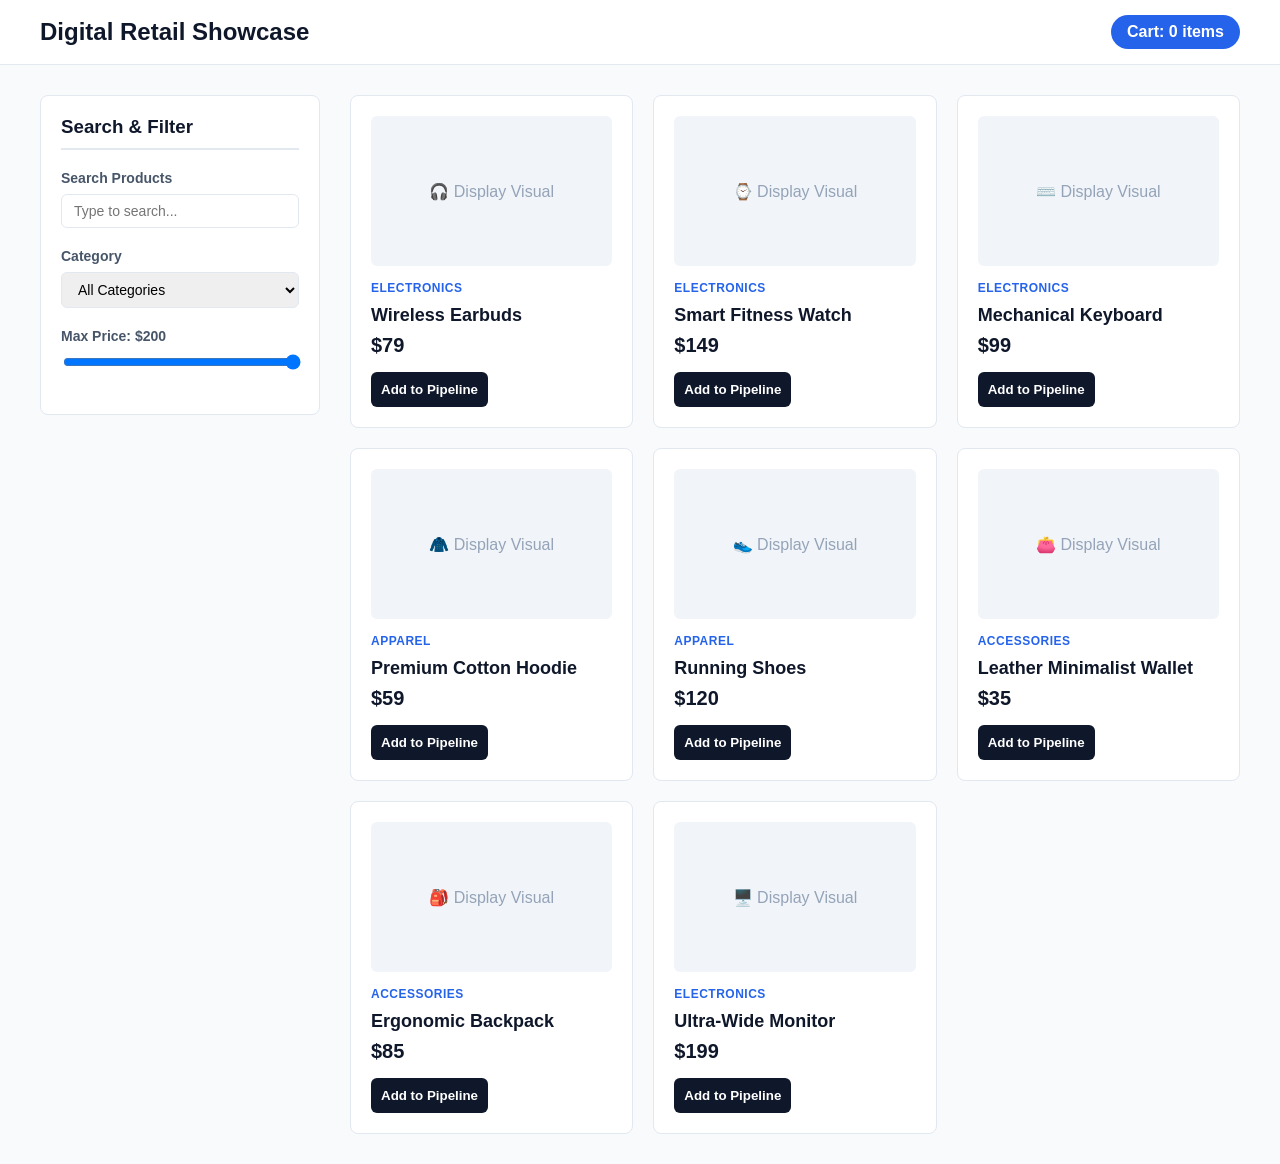
==== index.html @ b14f0e3c "First Commit" ====
<!DOCTYPE html>
<html lang="en">
<head>
    <meta charset="UTF-8">
    <meta name="viewport" content="width=device-width, initial-scale=1.0">
    <title>Enterprise E-Commerce Catalog</title>
    <link rel="stylesheet" href="style.css">
</head>
<body>
    <header>
        <div class="header-container">
            <h1>Digital Retail Showcase</h1>
            <div class="cart-status">
                Cart: <span id="cart-count">0</span> items
            </div>
        </div>
    </header>

    <div class="container">
        <!-- Sidebar Filters -->
        <aside class="filters-sidebar">
            <h3>Search & Filter</h3>
            
            <div class="filter-group">
                <label for="search-input">Search Products</label>
                <input type="text" id="search-input" placeholder="Type to search...">
            </div>

            <div class="filter-group">
                <label for="category-select">Category</label>
                <select id="category-select">
                    <option value="all">All Categories</option>
                    <option value="electronics">Electronics</option>
                    <option value="apparel">Apparel</option>
                    <option value="accessories">Accessories</option>
                </select>
            </div>

            <div class="filter-group">
                <label for="price-range">Max Price: $<span id="price-value">200</span></label>
                <input type="range" id="price-range" min="0" max="200" value="200">
            </div>
        </aside>

        <!-- Main Product Grid -->
        <main class="products-grid" id="products-grid">
            <!-- Dynamic products will render here -->
        </main>
    </div>

    <script src="script.js"></script>
</body>
</html>
---- style.css ----
:root {
    --bg-color: #f8fafc;
    --card-bg: #ffffff;
    --text-primary: #0f172a;
    --text-secondary: #475569;
    --accent: #2563eb;
    --border: #e2e8f0;
}

body {
    font-family: -apple-system, BlinkMacSystemFont, 'Segoe UI', Roboto, Helvetica, Arial, sans-serif;
    background-color: var(--bg-color);
    color: var(--text-primary);
    margin: 0;
    padding: 0;
}

header {
    background-color: var(--card-bg);
    border-bottom: 1px solid var(--border);
    padding: 15px 30px;
    position: sticky;
    top: 0;
    z-index: 100;
}

.header-container {
    max-width: 1200px;
    margin: 0 auto;
    display: flex;
    justify-content: space-between;
    align-items: center;
}

h1 {
    font-size: 24px;
    margin: 0;
}

.cart-status {
    background-color: var(--accent);
    color: white;
    padding: 8px 16px;
    border-radius: 20px;
    font-weight: 600;
}

.container {
    max-width: 1200px;
    margin: 30px auto;
    display: grid;
    grid-template-columns: 280px 1fr;
    gap: 30px;
    padding: 0 20px;
}

.filters-sidebar {
    background-color: var(--card-bg);
    border: 1px solid var(--border);
    border-radius: 8px;
    padding: 20px;
    height: fit-content;
}

.filters-sidebar h3 {
    margin-top: 0;
    margin-bottom: 20px;
    border-bottom: 2px solid var(--border);
    padding-bottom: 10px;
}

.filter-group {
    margin-bottom: 20px;
}

.filter-group label {
    display: block;
    font-size: 14px;
    font-weight: 600;
    margin-bottom: 8px;
    color: var(--text-secondary);
}

.filter-group input[type="text"],
.filter-group select {
    width: 100%;
    padding: 8px 12px;
    border: 1px solid var(--border);
    border-radius: 6px;
    box-sizing: border-box;
    font-size: 14px;
}

.filter-group input[type="range"] {
    width: 100%;
}

.products-grid {
    display: grid;
    grid-template-columns: repeat(auto-fill, minmax(240px, 1fr));
    gap: 20px;
}

.product-card {
    background-color: var(--card-bg);
    border: 1px solid var(--border);
    border-radius: 8px;
    padding: 20px;
    display: flex;
    flex-direction: column;
    justify-content: space-between;
    transition: transform 0.2s, box-shadow 0.2s;
}

.product-card:hover {
    transform: translateY(-4px);
    box-shadow: 0 10px 15px -3px rgba(0, 0, 0, 0.05);
}

.product-image-placeholder {
    background-color: #f1f5f9;
    height: 150px;
    border-radius: 6px;
    display: flex;
    align-items: center;
    justify-content: center;
    color: #94a3b8;
    font-weight: 500;
    margin-bottom: 15px;
}

.product-card h4 {
    margin: 0 0 8px 0;
    font-size: 18px;
}

.product-category {
    font-size: 12px;
    text-transform: uppercase;
    color: var(--accent);
    font-weight: 700;
    letter-spacing: 0.5px;
    margin-bottom: 10px;
}

.product-price {
    font-size: 20px;
    font-weight: 700;
    color: var(--text-primary);
    margin-bottom: 15px;
}

.add-to-cart-btn {
    background-color: #0f172a;
    color: white;
    border: none;
    padding: 10px;
    border-radius: 6px;
    cursor: pointer;
    font-weight: 600;
    transition: background 0.2s;
}

.add-to-cart-btn:hover {
    background-color: var(--accent);
}

.no-results {
    grid-column: 1 / -1;
    text-align: center;
    padding: 40px;
    color: var(--text-secondary);
    font-size: 18px;
}

@media (max-width: 768px) {
    .container {
        grid-template-columns: 1fr;
    }
}
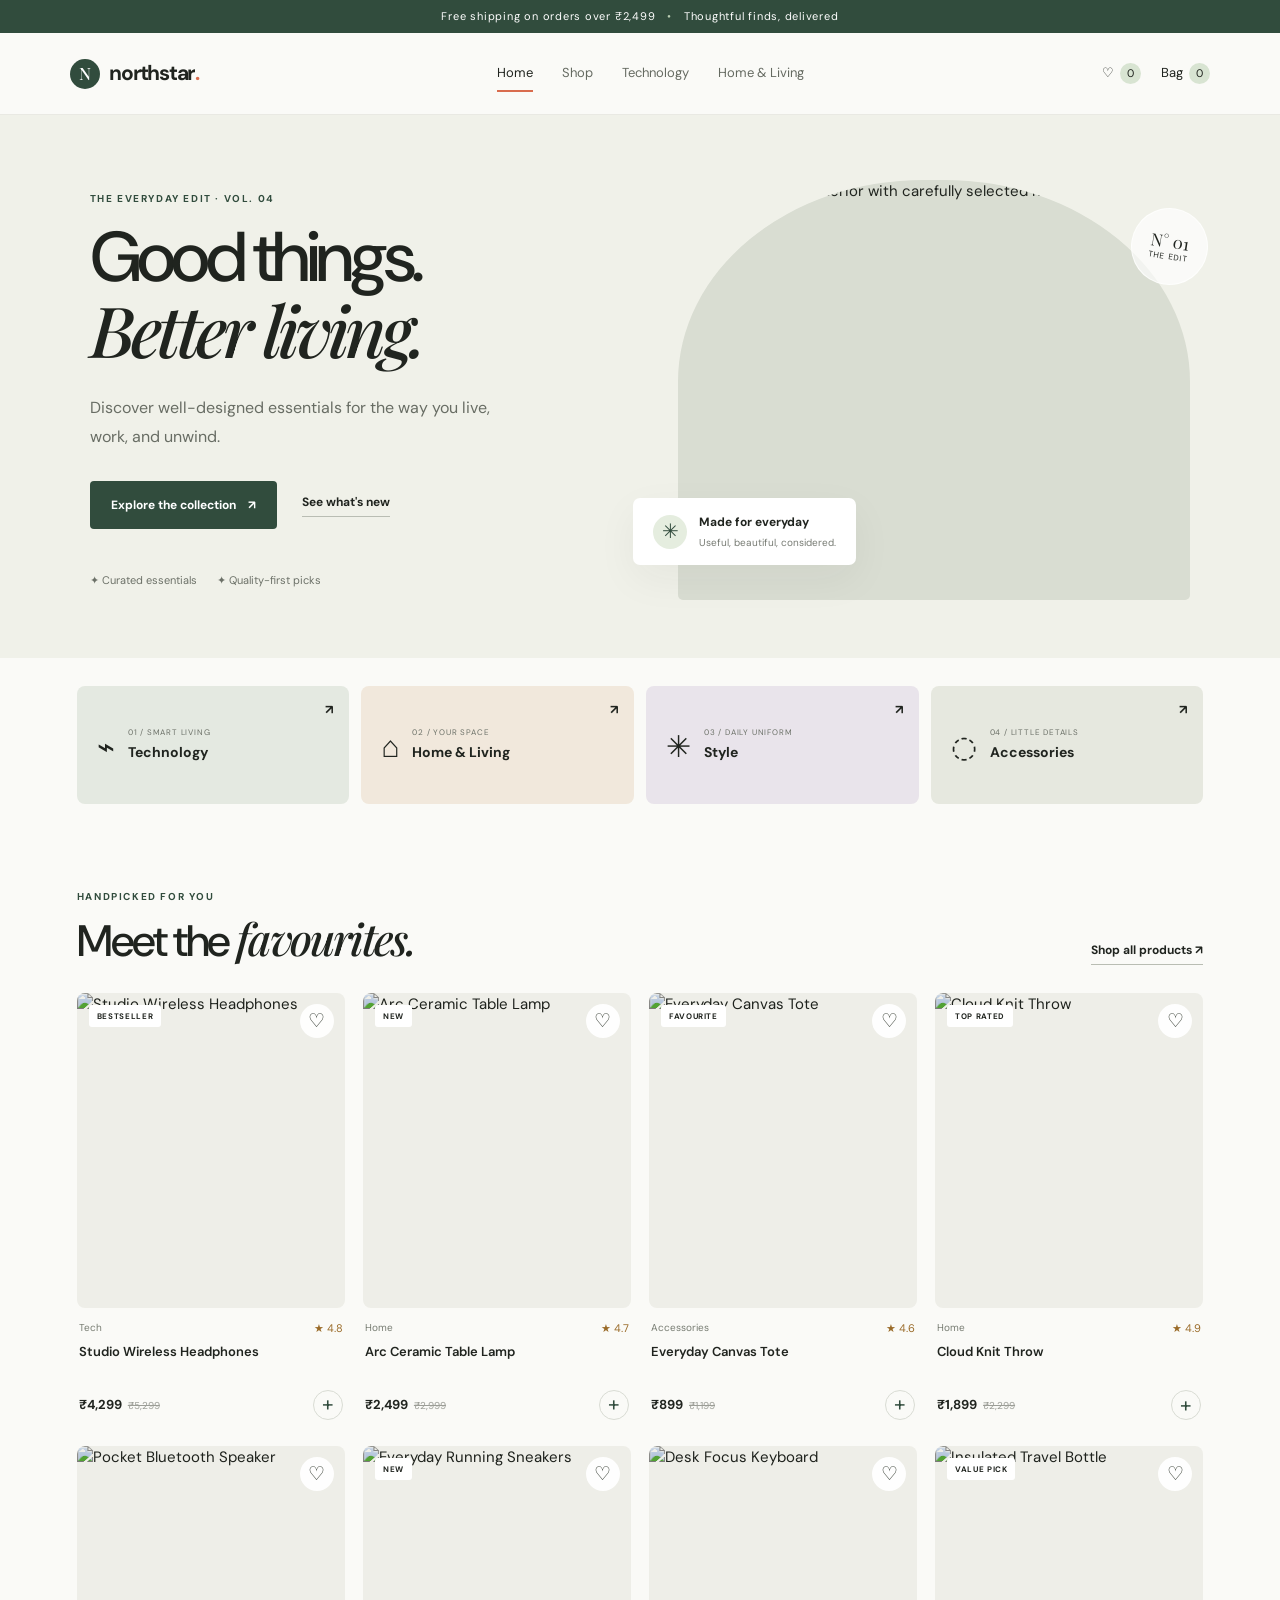
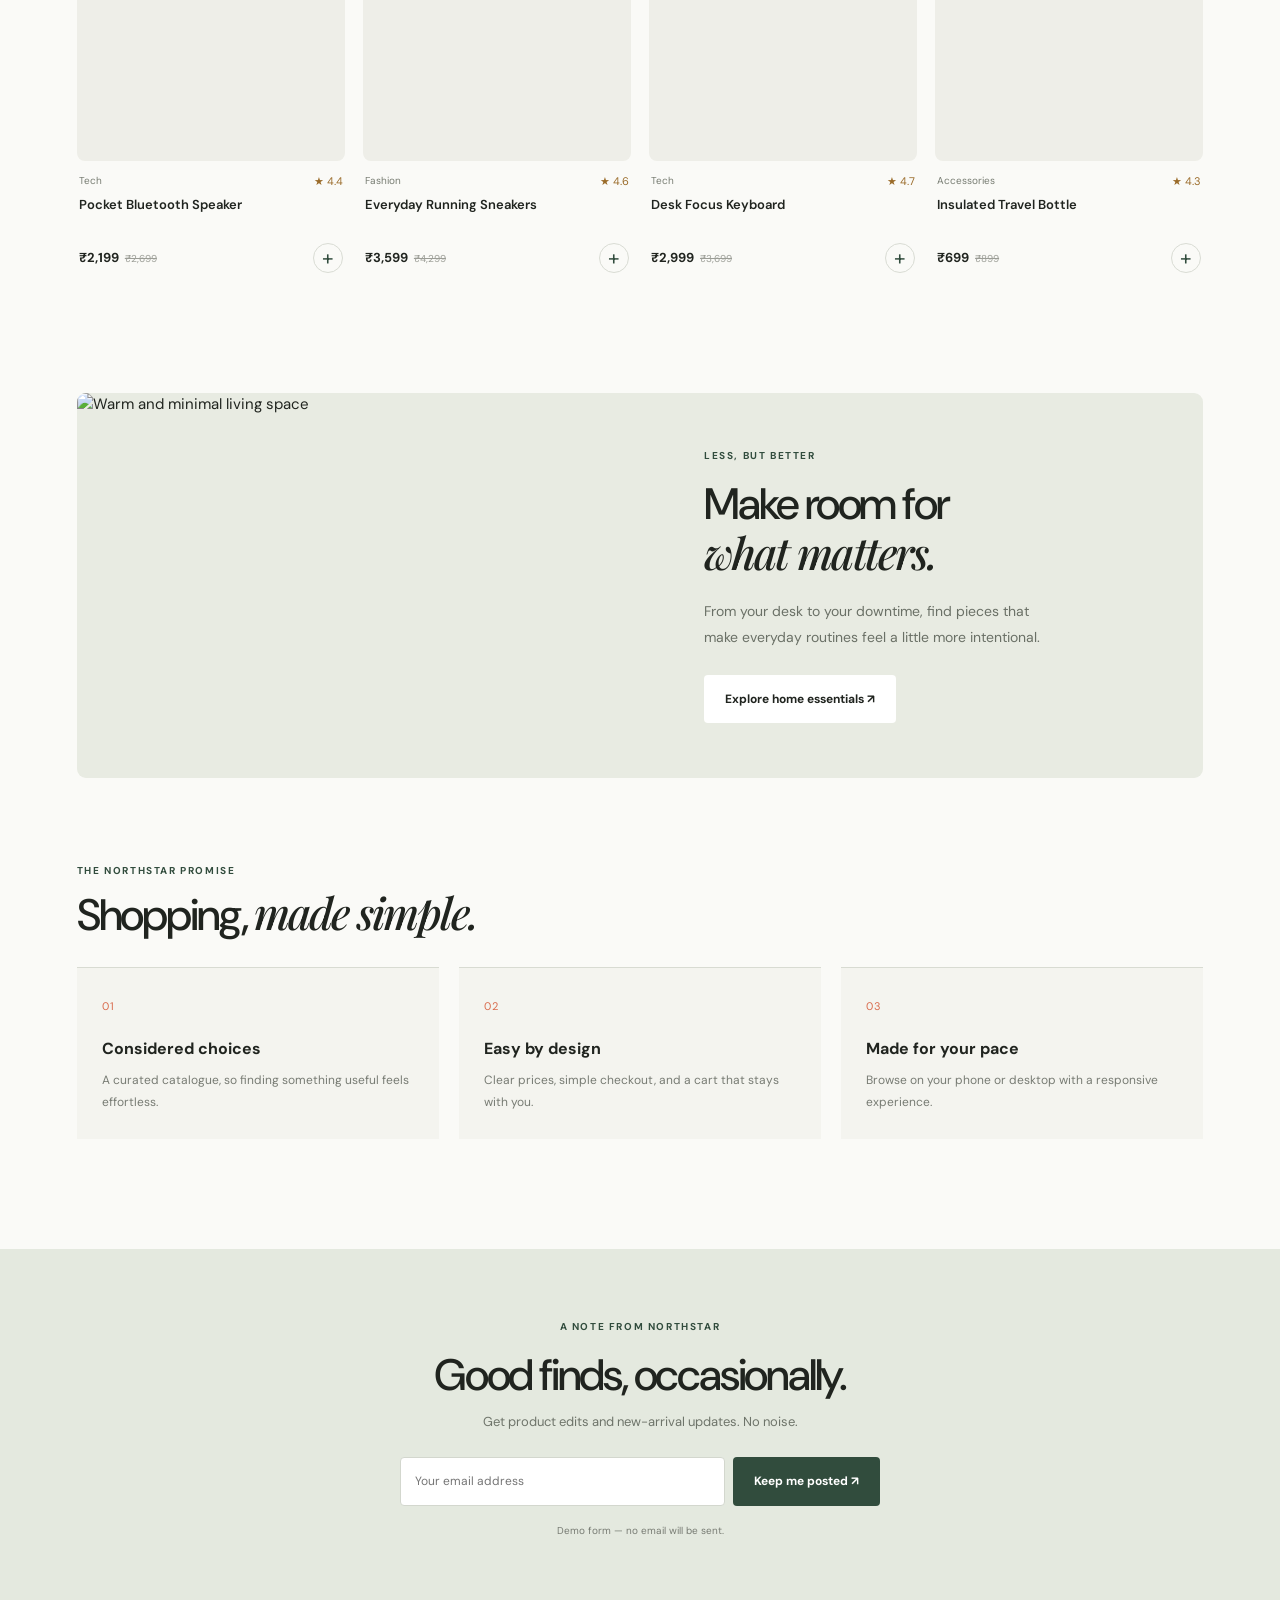
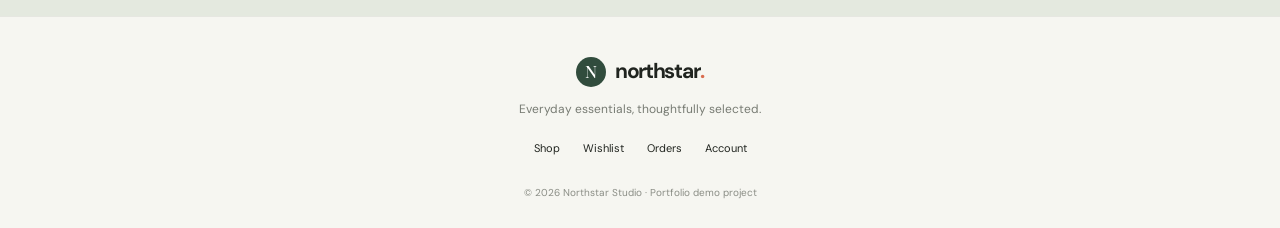
==== commit 9e7cd01e: "Updated Shopping Cart" ====
--- a/index.html
+++ b/index.html
@@ -1,53 +1,30 @@
-<!DOCTYPE html>
+<!doctype html>
 <html lang="en">
 <head>
-    <meta charset="UTF-8">
-    <meta name="viewport" content="width=device-width, initial-scale=1.0">
-    <title>Enterprise E-Commerce Catalog</title>
-    <link rel="stylesheet" href="style.css">
+  <meta charset="utf-8"><meta name="viewport" content="width=device-width, initial-scale=1">
+  <meta name="description" content="Northstar — thoughtfully selected everyday essentials.">
+  <title>Northstar | Home</title><link rel="stylesheet" href="css/style.css">
+  <script defer src="js/products.js"></script><script defer src="js/app.js"></script>
 </head>
 <body>
-    <header>
-        <div class="header-container">
-            <h1>Digital Retail Showcase</h1>
-            <div class="cart-status">
-                Cart: <span id="cart-count">0</span> items
-            </div>
-        </div>
-    </header>
-
-    <div class="container">
-        <!-- Sidebar Filters -->
-        <aside class="filters-sidebar">
-            <h3>Search & Filter</h3>
-            
-            <div class="filter-group">
-                <label for="search-input">Search Products</label>
-                <input type="text" id="search-input" placeholder="Type to search...">
-            </div>
-
-            <div class="filter-group">
-                <label for="category-select">Category</label>
-                <select id="category-select">
-                    <option value="all">All Categories</option>
-                    <option value="electronics">Electronics</option>
-                    <option value="apparel">Apparel</option>
-                    <option value="accessories">Accessories</option>
-                </select>
-            </div>
-
-            <div class="filter-group">
-                <label for="price-range">Max Price: $<span id="price-value">200</span></label>
-                <input type="range" id="price-range" min="0" max="200" value="200">
-            </div>
-        </aside>
-
-        <!-- Main Product Grid -->
-        <main class="products-grid" id="products-grid">
-            <!-- Dynamic products will render here -->
-        </main>
-    </div>
-
-    <script src="script.js"></script>
-</body>
-</html>
+  <div class="announcement">Free shipping on orders over ₹2,499 <span> • </span> Thoughtful finds, delivered</div>
+  <header class="site-header">
+    <a class="brand" href="index.html"><span class="brand-mark">N</span> northstar<span class="brand-dot">.</span></a>
+    <button class="menu-toggle" aria-label="Open navigation" aria-expanded="false">☰</button>
+    <nav class="main-nav"><a class="active" href="index.html">Home</a><a href="shop.html">Shop</a><a href="shop.html?category=Tech">Technology</a><a href="shop.html?category=Home">Home & Living</a></nav>
+    <div class="header-actions"><a class="icon-link" href="wishlist.html" aria-label="Wishlist">♡ <span class="count" id="wishlist-count">0</span></a><a class="icon-link" href="cart.html" aria-label="Shopping cart">Bag <span class="count" id="cart-count">0</span></a></div>
+  </header>
+  <main>
+    <section class="hero">
+      <div class="hero-copy"><p class="eyebrow">THE EVERYDAY EDIT · VOL. 04</p><h1>Good things.<br><em>Better living.</em></h1><p>Discover well-designed essentials for the way you live, work, and unwind.</p><div class="hero-buttons"><a class="button button-dark" href="shop.html">Explore the collection <span>↗</span></a><a class="text-link" href="#featured">See what's new</a></div><div class="hero-proof"><span>✦ Curated essentials</span><span>✦ Quality-first picks</span></div></div>
+      <div class="hero-art"><div class="hero-image"><img src="https://images.unsplash.com/photo-1490312278390-ab64016e0aa9?auto=format&fit=crop&w=1200&q=85" alt="Minimal modern interior with carefully selected home objects"></div><div class="floating-note"><span class="note-icon">✳</span><div><strong>Made for everyday</strong><small>Useful, beautiful, considered.</small></div></div><div class="hero-stamp">N° 01<br><small>THE EDIT</small></div></div>
+    </section>
+    <section class="category-strip section-wrap"><a class="category-tile category-tech" href="shop.html?category=Tech"><span class="category-symbol">⌁</span><span><small>01 / SMART LIVING</small><strong>Technology</strong></span><b>↗</b></a><a class="category-tile category-home" href="shop.html?category=Home"><span class="category-symbol">⌂</span><span><small>02 / YOUR SPACE</small><strong>Home & Living</strong></span><b>↗</b></a><a class="category-tile category-style" href="shop.html?category=Fashion"><span class="category-symbol">✳</span><span><small>03 / DAILY UNIFORM</small><strong>Style</strong></span><b>↗</b></a><a class="category-tile category-accessories" href="shop.html?category=Accessories"><span class="category-symbol">◌</span><span><small>04 / LITTLE DETAILS</small><strong>Accessories</strong></span><b>↗</b></a></section>
+    <section class="section-wrap section-block" id="featured"><div class="section-heading"><div><p class="eyebrow">HANDPICKED FOR YOU</p><h2>Meet the <em>favourites.</em></h2></div><a class="text-link" href="shop.html">Shop all products ↗</a></div><div class="product-grid" id="featured-products"></div></section>
+    <section class="editorial section-wrap"><div class="editorial-image"><img src="https://images.unsplash.com/photo-1494438639946-1ebd1d20bf85?auto=format&fit=crop&w=1000&q=85" alt="Warm and minimal living space"></div><div class="editorial-copy"><p class="eyebrow">LESS, BUT BETTER</p><h2>Make room for<br><em>what matters.</em></h2><p>From your desk to your downtime, find pieces that make everyday routines feel a little more intentional.</p><a class="button button-light" href="shop.html?category=Home">Explore home essentials ↗</a></div></section>
+    <section class="section-wrap section-block"><div class="section-heading"><div><p class="eyebrow">THE NORTHSTAR PROMISE</p><h2>Shopping, <em>made simple.</em></h2></div></div><div class="promise-grid"><article><span>01</span><h3>Considered choices</h3><p>A curated catalogue, so finding something useful feels effortless.</p></article><article><span>02</span><h3>Easy by design</h3><p>Clear prices, simple checkout, and a cart that stays with you.</p></article><article><span>03</span><h3>Made for your pace</h3><p>Browse on your phone or desktop with a responsive experience.</p></article></div></section>
+    <section class="newsletter"><p class="eyebrow">A NOTE FROM NORTHSTAR</p><h2>Good finds, occasionally.</h2><p>Get product edits and new-arrival updates. No noise.</p><form id="newsletter-form" class="newsletter-form"><input type="email" id="newsletter-email" placeholder="Your email address" required><button class="button button-dark" type="submit">Keep me posted ↗</button></form><small class="muted">Demo form — no email will be sent.</small></section>
+  </main>
+  <footer class="site-footer"><a class="brand" href="index.html"><span class="brand-mark">N</span> northstar<span class="brand-dot">.</span></a><p>Everyday essentials, thoughtfully selected.</p><div class="footer-links"><a href="shop.html">Shop</a><a href="wishlist.html">Wishlist</a><a href="orders.html">Orders</a><a href="login.html">Account</a></div><small>© 2026 Northstar Studio · Portfolio demo project</small></footer>
+  <div class="toast" id="toast" role="status" aria-live="polite"></div>
+</body></html>
--- a/css/style.css
+++ b/css/style.css
@@ -0,0 +1,7 @@
+@import url('https://fonts.googleapis.com/css2?family=DM+Sans:wght@400;500;600;700&family=Playfair+Display:ital,wght@0,500;0,600;1,500;1,600&display=swap');
+:root{--ink:#20241f;--muted:#777b73;--line:#e6e7e1;--paper:#fafaf7;--white:#fff;--green:#d8e4d2;--deep:#314c3d;--accent:#d96c4e;--radius:18px;--shadow:0 14px 42px #20241f0d}
+*{box-sizing:border-box}html{scroll-behavior:smooth}body{margin:0;background:var(--paper);color:var(--ink);font-family:"DM Sans",sans-serif;font-size:15px;line-height:1.55}img{max-width:100%;display:block}a{color:inherit;text-decoration:none}button,input,select{font:inherit}button{cursor:pointer}button:focus-visible,a:focus-visible,input:focus-visible,select:focus-visible{outline:3px solid #7b9b74;outline-offset:3px}.hidden{display:none!important}.muted{color:var(--muted)}.tiny{font-size:12px}.announcement{text-align:center;background:var(--deep);color:#fff;padding:8px 16px;font-size:11px;letter-spacing:.07em}.announcement span{color:#b9cdb2;padding:0 8px}.site-header{height:82px;display:flex;align-items:center;justify-content:space-between;gap:28px;padding:0 max(5.5vw,24px);background:#fafaf7ed;border-bottom:1px solid #e9e9e3;position:sticky;top:0;z-index:20;backdrop-filter:blur(16px)}.brand{display:inline-flex;align-items:center;gap:9px;font-weight:700;font-size:21px;letter-spacing:-.06em;white-space:nowrap}.brand-mark{width:30px;height:30px;display:grid;place-items:center;background:var(--deep);color:#fff;border-radius:50%;font-family:"Playfair Display",serif;font-size:17px;font-weight:500;letter-spacing:0}.brand-dot{color:var(--accent);margin-left:-8px}.main-nav{display:flex;align-items:center;gap:29px;color:#656a61;font-size:13px}.main-nav a{padding:10px 0;position:relative}.main-nav a:hover,.main-nav a.active{color:var(--ink)}.main-nav a.active:after{content:"";position:absolute;bottom:2px;left:0;right:0;height:2px;background:var(--accent)}.header-actions{display:flex;align-items:center;gap:20px}.icon-link{font-size:13px;white-space:nowrap}.count{display:inline-grid;place-items:center;background:var(--green);min-width:21px;height:21px;border-radius:50%;font-size:11px;margin-left:3px}.menu-toggle{display:none;border:0;background:transparent;font-size:25px}.hero{display:grid;grid-template-columns:1fr 1fr;min-height:540px;background:#f0f1e9;padding:65px max(7vw,28px) 58px;gap:6vw;align-items:center;overflow:hidden}.hero-copy{max-width:530px}.eyebrow{font-size:10px;font-weight:700;letter-spacing:.16em;color:var(--deep);margin:0 0 16px}.hero h1,.page-intro h1,.detail-copy h1,.account-art h1{font-size:clamp(44px,5.5vw,76px);line-height:1.02;letter-spacing:-.065em;font-weight:500;margin:0 0 23px}.hero h1 em,.section-heading h2 em,.editorial h2 em,.page-intro h1 em,.detail-copy h1 em,.account-art h1 em{font-family:"Playfair Display",serif;font-weight:500}.hero-copy>p:not(.eyebrow){max-width:420px;color:#686d64;font-size:16px;line-height:1.8}.hero-buttons{display:flex;align-items:center;gap:25px;margin-top:29px;flex-wrap:wrap}.button{display:inline-flex;justify-content:center;align-items:center;gap:12px;border:1px solid transparent;padding:14px 20px;border-radius:4px;font-size:12px;font-weight:700;transition:transform .2s,background .2s,color .2s;cursor:pointer}.button:hover{transform:translateY(-2px)}.button-dark{background:var(--deep);color:white}.button-dark:hover{background:#243b2e}.button-light{background:#fff;color:var(--ink)}.button-outline{border-color:#cfd2c9;background:transparent;color:var(--ink)}.button-wide{width:100%}.small-button{padding:8px 12px}.text-link{font-size:12px;font-weight:700;border-bottom:1px solid #b9bdb3;padding-bottom:4px}.hero-proof{display:flex;gap:20px;margin-top:43px;color:#6c7168;font-size:11px;flex-wrap:wrap}.hero-art{position:relative;max-width:560px;width:100%;justify-self:end}.hero-image{height:420px;overflow:hidden;border-radius:48% 48% 5px 5px;background:#d9ddd2}.hero-image img{width:100%;height:100%;object-fit:cover}.floating-note{position:absolute;left:-45px;bottom:35px;display:flex;align-items:center;gap:12px;padding:15px 20px;background:white;box-shadow:var(--shadow);border-radius:7px}.note-icon{width:34px;height:34px;border-radius:50%;display:grid;place-items:center;background:#e5eddf;color:var(--deep);font-size:20px}.floating-note strong,.floating-note small{display:block}.floating-note strong{font-size:12px}.floating-note small{font-size:10px;color:var(--muted);margin-top:3px}.hero-stamp{position:absolute;right:-18px;top:28px;border:1px solid #ffffffb8;border-radius:50%;width:77px;height:77px;display:grid;align-content:center;text-align:center;font-family:"Playfair Display",serif;font-size:17px;line-height:1.1;background:#ffffffa8;transform:rotate(9deg)}.hero-stamp small{font:8px "DM Sans",sans-serif;letter-spacing:.1em}.section-wrap{width:min(1160px,88%);margin-inline:auto}.category-strip{display:grid;grid-template-columns:repeat(4,1fr);gap:12px;margin-top:28px}.category-tile{min-height:118px;padding:20px;display:flex;align-items:center;gap:13px;position:relative;border-radius:8px;transition:transform .2s}.category-tile:hover{transform:translateY(-3px)}.category-tech{background:#e4e9e1}.category-home{background:#f1e8dc}.category-style{background:#e9e4eb}.category-accessories{background:#e6e8df}.category-symbol{font-size:30px;font-family:"Playfair Display",serif}.category-tile small,.category-tile strong{display:block}.category-tile small{font-size:8px;letter-spacing:.1em;color:#6c7168}.category-tile strong{font-size:14px;margin-top:4px}.category-tile>b{position:absolute;right:16px;top:14px;font-size:13px}.section-block{padding-top:85px;padding-bottom:30px}.section-heading{display:flex;justify-content:space-between;align-items:end;gap:20px;margin-bottom:28px}.section-heading .eyebrow{margin-bottom:9px}.section-heading h2,.editorial h2,.newsletter h2{font-size:clamp(30px,4vw,44px);letter-spacing:-.05em;line-height:1.1;font-weight:500;margin:0}.product-grid{display:grid;grid-template-columns:repeat(4,minmax(0,1fr));gap:26px 18px}.product-card{min-width:0}.product-image-wrap{position:relative;overflow:hidden;background:#eeeee8;border-radius:8px;aspect-ratio:4/4.7}.product-image-link{display:block;width:100%;height:100%}.product-image{width:100%;height:100%;object-fit:cover;mix-blend-mode:multiply;transition:transform .45s}.product-card:hover .product-image{transform:scale(1.045)}.product-tag{position:absolute;top:12px;left:12px;background:#fff;padding:5px 8px;font-size:8px;font-weight:700;letter-spacing:.08em;border-radius:3px}.heart-button{position:absolute;right:11px;top:11px;width:34px;height:34px;border:0;border-radius:50%;background:#ffffffed;font-size:19px;color:#343b32;display:grid;place-items:center}.heart-button.is-wished{color:#c85e48}.product-info{padding:12px 2px 0}.product-meta{display:flex;justify-content:space-between;color:#777c72;font-size:10px;margin-bottom:6px}.rating{color:#9a6b29;font-size:11px;white-space:nowrap}.product-name{display:block;font-size:13px;font-weight:600;line-height:1.4;min-height:36px}.product-bottom{display:flex;justify-content:space-between;align-items:center;margin-top:11px}.product-bottom strong{font-size:13px}.product-bottom del{font-size:10px;color:#9b9d96;margin-left:6px}.add-mini{width:30px;height:30px;border:1px solid #d9dcd4;background:transparent;border-radius:50%;font-size:21px;line-height:1;color:var(--deep);transition:.2s}.add-mini:hover{background:var(--deep);color:#fff}.editorial{display:grid;grid-template-columns:1fr 1fr;margin-top:90px;background:#e8ebe2;min-height:380px;border-radius:9px;overflow:hidden}.editorial-image img{width:100%;height:100%;object-fit:cover;min-height:380px}.editorial-copy{padding:55px clamp(25px,5vw,70px);align-self:center}.editorial-copy>p:not(.eyebrow){color:#6a7066;max-width:360px;line-height:1.8;font-size:14px;margin:20px 0 25px}.promise-grid{display:grid;grid-template-columns:repeat(3,1fr);gap:20px}.promise-grid article{padding:26px 25px;border-top:1px solid #d8dbd2;background:#f4f4ef}.promise-grid article>span{font-size:11px;color:var(--accent);letter-spacing:.1em}.promise-grid h3{font-size:16px;margin:20px 0 8px}.promise-grid p{font-size:12px;color:var(--muted);line-height:1.8;margin:0}.newsletter{text-align:center;padding:70px 20px 75px;background:#e4e9df;margin-top:80px}.newsletter h2{margin-bottom:12px}.newsletter>p:not(.eyebrow){color:#6e746a;font-size:13px}.newsletter-form{display:flex;max-width:480px;margin:25px auto 12px;gap:8px}.newsletter-form input{flex:1;min-width:0;padding:14px;border:1px solid #d3d7ce;background:#fff;border-radius:4px;font-size:12px}.newsletter .muted{font-size:10px}.site-footer{padding:38px max(6vw,24px) 25px;text-align:center;border-top:1px solid var(--line);background:#f6f6f1}.site-footer .brand{justify-content:center}.site-footer>p{color:var(--muted);font-size:12px}.footer-links{display:flex;justify-content:center;gap:23px;margin:22px 0;font-size:11px}.site-footer>small{color:#8a8d85;font-size:10px}.toast{position:fixed;bottom:22px;left:50%;transform:translate(-50%,15px);opacity:0;pointer-events:none;z-index:100;background:#253d30;color:white;padding:12px 18px;border-radius:5px;font-size:12px;box-shadow:var(--shadow);transition:.25s}.toast.show{opacity:1;transform:translate(-50%,0)}
+/* Shared inner pages */.page-shell{width:min(1160px,88%);margin:0 auto 80px;min-height:55vh}.page-intro{text-align:center;padding:65px 0 42px}.page-intro h1{font-size:clamp(38px,5vw,60px);margin-bottom:12px}.page-intro>p:last-child{color:var(--muted);margin:0}.compact-intro{padding:52px 0 35px}.shop-toolbar{display:flex;justify-content:space-between;align-items:center;gap:20px;padding:16px 0;border-top:1px solid var(--line);border-bottom:1px solid var(--line);margin-bottom:26px}.search-box{display:flex;align-items:center;gap:10px;flex:1;max-width:430px;background:#fff;border:1px solid var(--line);padding:0 13px;border-radius:4px}.search-box>span{font-size:22px;color:#777}.search-box input{border:0;outline:0;width:100%;padding:12px 0;background:transparent;font-size:12px}.sort-label{font-size:11px;color:var(--muted);display:flex;align-items:center;gap:10px}.sort-label select{border:1px solid var(--line);padding:10px;background:white;border-radius:4px;color:var(--ink);font-size:11px}.shop-layout{display:grid;grid-template-columns:220px 1fr;gap:32px}.filters{padding:18px;background:#f1f2ec;border-radius:7px;height:max-content;position:sticky;top:100px}.filter-title{display:flex;justify-content:space-between;align-items:center;border-bottom:1px solid #dcdfd5;padding-bottom:12px}.filter-title h3{font-size:15px;margin:0}.plain-button{background:none;border:0;padding:3px 0;color:#777c72;font-size:11px;text-decoration:underline}.filter-group{padding:18px 0;border-bottom:1px solid #dcdfd5}.filter-group h4{font-size:12px;margin:0 0 13px}.check-row{display:flex;align-items:center;gap:9px;font-size:11px;margin:11px 0;color:#666b62}.check-row input,.payment-option input{accent-color:var(--deep)}.range-values{display:flex;justify-content:space-between;font-size:10px;color:#777;margin-bottom:8px}.range-values strong{color:var(--ink)}input[type=range]{width:100%;accent-color:var(--deep)}.filter-note{display:flex;gap:10px;padding-top:17px;color:#72776d;font-size:10px;line-height:1.6}.filter-note span{color:var(--accent);font-size:20px}.filter-note p{margin:0}.results-head{display:flex;justify-content:space-between;align-items:center;margin-bottom:16px}.results-head p{font-size:11px;color:var(--muted);margin:0}.results-head button{display:none}.breadcrumbs{font-size:11px;color:var(--muted);padding:25px 0}.breadcrumbs a:hover{color:var(--ink)}.product-detail{display:grid;grid-template-columns:1.05fr 1fr;gap:7%;align-items:start;padding-bottom:70px}.detail-image{background:#eeeee8;border-radius:8px;overflow:hidden;aspect-ratio:1/1.05}.detail-image img{width:100%;height:100%;object-fit:cover;mix-blend-mode:multiply}.detail-copy{padding-top:20px}.detail-copy h1{font-size:clamp(34px,4vw,50px);margin-bottom:14px}.detail-rating{display:flex;gap:12px;align-items:center;font-size:11px;color:var(--muted)}.detail-price{display:flex;align-items:center;gap:12px;margin:23px 0}.detail-price strong{font-size:25px}.detail-price del{font-size:13px;color:#969990}.discount-pill{font-size:10px;background:#e4ecdf;color:var(--deep);padding:5px 8px;border-radius:3px}.detail-description{color:#6e736a;font-size:13px;line-height:1.9;padding-bottom:20px;border-bottom:1px solid var(--line)}.detail-spec{display:flex;justify-content:space-between;padding:13px 0;border-bottom:1px solid var(--line);font-size:12px}.detail-spec span{color:var(--muted)}.stock{color:#4b7c4f;font-size:11px}.detail-buy{display:flex;gap:12px;margin:22px 0 12px;align-items:end}.detail-buy label{font-size:10px;color:var(--muted)}.detail-buy input{display:block;width:75px;margin-top:6px;padding:13px;border:1px solid var(--line);border-radius:4px;background:white}.detail-buy .button{flex:1;padding-inline:10px}.detail-perks{margin-top:25px;color:#74796f;font-size:11px}.detail-perks p{margin:8px 0}.empty-state{text-align:center;padding:65px 20px;background:#f2f3ed;border-radius:8px;margin:25px 0}.empty-state>span{font-size:40px;color:var(--deep)}.empty-state h2{font-size:24px;font-weight:500;letter-spacing:-.04em;margin:10px 0}.empty-state p{color:var(--muted);font-size:13px;margin-bottom:22px}.cart-layout{display:grid;grid-template-columns:minmax(0,1.6fr) minmax(270px,.8fr);gap:28px;align-items:start}.cart-items-head{display:grid;grid-template-columns:1fr 110px 90px;gap:15px;padding:0 0 13px;border-bottom:1px solid var(--line);font-size:9px;letter-spacing:.1em;color:var(--muted)}.cart-items-head span:nth-child(2){text-align:center}.cart-items-head span:nth-child(3){text-align:right}.cart-row{display:grid;grid-template-columns:minmax(0,1fr) 110px 90px;gap:15px;align-items:center;padding:18px 0;border-bottom:1px solid var(--line)}.cart-thumb{width:86px;height:96px;float:left;margin-right:14px;background:#eceee7;border-radius:5px;overflow:hidden}.cart-thumb img{width:100%;height:100%;object-fit:cover;mix-blend-mode:multiply}.cart-product{min-width:0}.cart-product>a{font-size:12px;display:block;margin:8px 0 5px}.cart-product>span{display:block;color:var(--muted);font-size:10px}.remove-item{margin-top:8px}.qty-control{display:flex;align-items:center;justify-content:center;border:1px solid var(--line);border-radius:4px;height:34px;gap:12px;font-size:11px}.qty-control button{border:0;background:transparent;font-size:17px;padding:2px 6px}.cart-line-total{text-align:right;font-size:12px}.cart-bottom-links{display:flex;justify-content:space-between;align-items:center;margin-top:20px}.summary-card{background:#f0f1e9;padding:25px;border-radius:7px}.summary-card .eyebrow{margin-bottom:8px}.summary-card h2{font-size:23px;letter-spacing:-.04em;font-weight:500;margin:0 0 18px}.summary-line{display:flex;justify-content:space-between;gap:12px;font-size:12px;margin:14px 0}.total-line{border-top:1px solid #d6dacf;padding-top:17px;margin-top:18px;font-size:15px}.summary-card .tiny{line-height:1.7;margin:12px 0 18px}.shipping-progress{background:#e2e8dc;padding:12px;margin:0 0 18px;font-size:10px}.shipping-progress p{margin:0 0 8px}.shipping-progress>div{height:4px;background:#cbd5c4;border-radius:9px;overflow:hidden}.shipping-progress span{display:block;height:100%;background:var(--deep)}.free-shipping{font-size:10px;background:#e2e8dc;padding:10px;color:var(--deep)}.secure-note{text-align:center;color:#777d72;font-size:10px;margin-top:15px}.checkout-layout{display:grid;grid-template-columns:minmax(0,1.2fr) minmax(280px,.8fr);gap:28px;align-items:start}.checkout-form{display:grid;gap:16px}.form-card{padding:24px;background:#fff;border:1px solid var(--line);border-radius:7px}.form-card h2{font-size:20px;font-weight:500;margin:0 0 20px}.form-grid{display:grid;grid-template-columns:1fr 1fr;gap:16px}.form-grid label,.account-panel form>label{font-size:11px;color:#5f655c;display:block}.form-grid input,.account-panel input{width:100%;padding:12px;border:1px solid #dfe1d9;border-radius:4px;background:#fcfcfa;margin-top:7px;font-size:12px}.span-2{grid-column:span 2}.payment-option{display:flex;gap:10px;align-items:start;padding:14px 0;border-bottom:1px solid var(--line);font-size:12px}.payment-option:last-child{border:0}.payment-option span>*{display:block}.payment-option small{color:var(--muted);font-size:10px;margin-top:4px}.checkout-items{margin:14px 0 18px}.checkout-item{display:grid;grid-template-columns:45px 1fr auto;align-items:center;gap:10px;padding:10px 0;border-bottom:1px solid #dfe2d8}.checkout-item img{width:45px;height:48px;object-fit:cover;background:#e7e9e2;border-radius:4px}.checkout-item strong,.checkout-item small{display:block;font-size:10px}.checkout-item small{color:var(--muted);margin-top:4px}.checkout-item>span{font-size:10px}.orders-list{display:grid;gap:18px;max-width:850px;margin:auto}.order-card{background:white;border:1px solid var(--line);border-radius:7px;padding:22px}.order-card-head,.order-card-foot{display:flex;justify-content:space-between;align-items:center;gap:15px}.order-card-head{padding-bottom:17px;border-bottom:1px solid var(--line)}.order-card-head .eyebrow{margin-bottom:5px}.order-card-head strong{font-size:12px}.status-pill{background:#e4ecdf;color:#416648;font-size:10px;padding:6px 9px;border-radius:3px}.order-product{display:grid;grid-template-columns:48px 1fr auto;align-items:center;gap:12px;padding:12px 0;border-bottom:1px solid #eee}.order-product img{width:48px;height:48px;object-fit:cover;background:#eee;border-radius:4px}.order-product span,.order-product strong{font-size:11px}.order-product small{color:var(--muted)}.order-card-foot{padding-top:16px;color:var(--muted);font-size:10px}.order-card-foot strong{font-size:13px;color:var(--ink)}.account-shell{min-height:72vh;display:grid;grid-template-columns:1fr 1fr}.account-art{background:#e8ebe2;padding:clamp(35px,7vw,95px);position:relative;overflow:hidden;display:flex;flex-direction:column;justify-content:center}.account-art h1{font-size:clamp(42px,5vw,68px)}.account-art>p:not(.eyebrow){max-width:300px;color:#6c7168;line-height:1.8;font-size:13px}.account-decoration{position:absolute;right:-50px;bottom:-140px;font-family:"Playfair Display",serif;font-size:390px;line-height:1;color:#d8dfd1}.account-decoration span{position:absolute;top:30px;right:55px;font-size:60px;color:#a6b99d}.account-panel{padding:60px clamp(25px,7vw,95px);align-self:center;max-width:600px;width:100%;margin:auto}.account-tabs{display:flex;gap:25px;border-bottom:1px solid var(--line);margin-bottom:27px}.tab-button{border:0;background:transparent;padding:0 0 12px;color:var(--muted);font-size:12px}.tab-button.active{color:var(--ink);border-bottom:2px solid var(--deep)}.account-panel h2{font-size:28px;font-weight:500;letter-spacing:-.04em;margin:0 0 4px}.account-panel form>p{font-size:11px;margin-bottom:23px}.account-panel form>label{margin:15px 0}.account-panel form .button{margin-top:10px}.account-status{background:#edf1e9;padding:22px;margin-top:25px;border-radius:6px}.account-status>span{font-size:25px;color:var(--deep)}.account-status h3{font-size:17px;margin:7px 0}.account-status p{font-size:12px;color:var(--muted)}.account-status .button{margin:8px 0}.checkout-shell{max-width:1000px}
+@media(max-width:1000px){.site-header{padding-inline:4%;gap:18px}.main-nav{gap:17px}.hero{padding-inline:5%;gap:4vw}.hero-image{height:370px}.category-tile{padding:14px;gap:9px}.category-symbol{font-size:25px}.category-tile strong{font-size:12px}.product-grid{grid-template-columns:repeat(3,minmax(0,1fr))}.shop-layout{grid-template-columns:190px 1fr;gap:20px}.cart-layout,.checkout-layout{grid-template-columns:minmax(0,1.4fr) minmax(250px,.8fr);gap:18px}}
+@media(max-width:760px){.announcement{font-size:9px}.site-header{height:68px;padding-inline:5%;gap:12px}.brand{font-size:19px}.menu-toggle{display:block;order:3;margin-left:auto}.main-nav{display:none;position:absolute;top:68px;left:0;right:0;background:var(--paper);padding:18px 6%;border-bottom:1px solid var(--line);flex-direction:column;align-items:stretch;gap:5px;box-shadow:var(--shadow)}.main-nav.nav-open{display:flex}.main-nav a{padding:10px 0}.header-actions{gap:11px}.icon-link{font-size:11px}.hero{grid-template-columns:1fr;padding:48px 7% 38px;gap:35px}.hero h1{font-size:clamp(48px,12vw,70px)}.hero-art{justify-self:center;width:90%}.hero-image{height:340px}.floating-note{left:-22px;bottom:20px;padding:12px}.hero-stamp{right:-12px}.section-wrap{width:88%}.category-strip{grid-template-columns:repeat(2,1fr);gap:9px}.category-tile{min-height:96px}.section-block{padding-top:60px}.section-heading{align-items:start}.section-heading .text-link{margin-top:8px;white-space:nowrap;font-size:10px}.product-grid{grid-template-columns:repeat(2,minmax(0,1fr));gap:24px 13px}.product-image-wrap{aspect-ratio:4/4.6}.product-name{font-size:12px}.product-bottom del{display:block;margin:2px 0 0}.editorial{grid-template-columns:1fr;margin-top:55px}.editorial-image img{min-height:240px;height:260px}.editorial-copy{padding:32px}.promise-grid{grid-template-columns:1fr;gap:10px}.promise-grid article{padding:20px}.promise-grid h3{margin:10px 0 6px}.newsletter{margin-top:50px;padding:55px 7%}.newsletter-form{flex-direction:column}.site-footer{padding-top:30px}.page-shell{width:90%}.page-intro{padding:45px 0 30px}.compact-intro{padding:38px 0 28px}.shop-toolbar{align-items:stretch;flex-direction:column;gap:10px}.search-box{max-width:none}.sort-label{justify-content:space-between}.sort-label select{flex:1;max-width:70%}.shop-layout{grid-template-columns:1fr}.filters{display:none;position:static}.filters.filters-open{display:block}.results-head button{display:inline-flex}.product-detail{grid-template-columns:1fr;gap:25px;padding-bottom:40px}.detail-image{max-height:500px}.detail-copy{padding-top:0}.detail-copy h1{font-size:39px}.cart-layout,.checkout-layout{grid-template-columns:1fr}.cart-items-head{display:none}.cart-row{grid-template-columns:minmax(0,1fr) 90px;gap:10px;position:relative;padding:15px 0}.cart-product{padding-right:4px}.cart-thumb{width:70px;height:82px;margin-right:10px}.cart-product>a{font-size:11px;margin-top:4px}.qty-control{grid-column:1;justify-self:end;margin-right:0;margin-top:-2px;width:90px}.cart-line-total{grid-column:2;grid-row:1;text-align:right;align-self:start;margin-top:8px}.cart-bottom-links{font-size:10px}.summary-card{padding:21px}.checkout-shell{width:92%}.form-card{padding:18px}.account-shell{grid-template-columns:1fr}.account-art{padding:45px 8%;min-height:280px}.account-art h1{font-size:48px}.account-decoration{font-size:250px;bottom:-100px}.account-panel{padding:38px 8%}.order-card{padding:15px}.order-card-foot{align-items:start;flex-direction:column;gap:7px}}
+@media(max-width:420px){.header-actions{gap:8px}.icon-link{font-size:10px}.count{min-width:18px;height:18px}.brand{font-size:17px}.brand-mark{width:27px;height:27px}.hero-buttons{gap:16px}.hero-buttons .button{padding:13px 14px}.hero-proof{gap:10px}.hero-image{height:290px}.floating-note{left:-18px}.category-tile{padding:11px}.category-symbol{font-size:22px}.category-tile small{font-size:7px}.category-tile strong{font-size:11px}.section-heading h2{font-size:30px}.section-heading .text-link{max-width:90px;white-space:normal}.product-bottom strong{font-size:12px}.product-bottom del{font-size:9px}.form-grid{grid-template-columns:1fr}.span-2{grid-column:auto}.detail-buy{align-items:stretch;flex-wrap:wrap}.detail-buy .button{min-width:170px}.order-card-head{align-items:start;flex-direction:column}}
